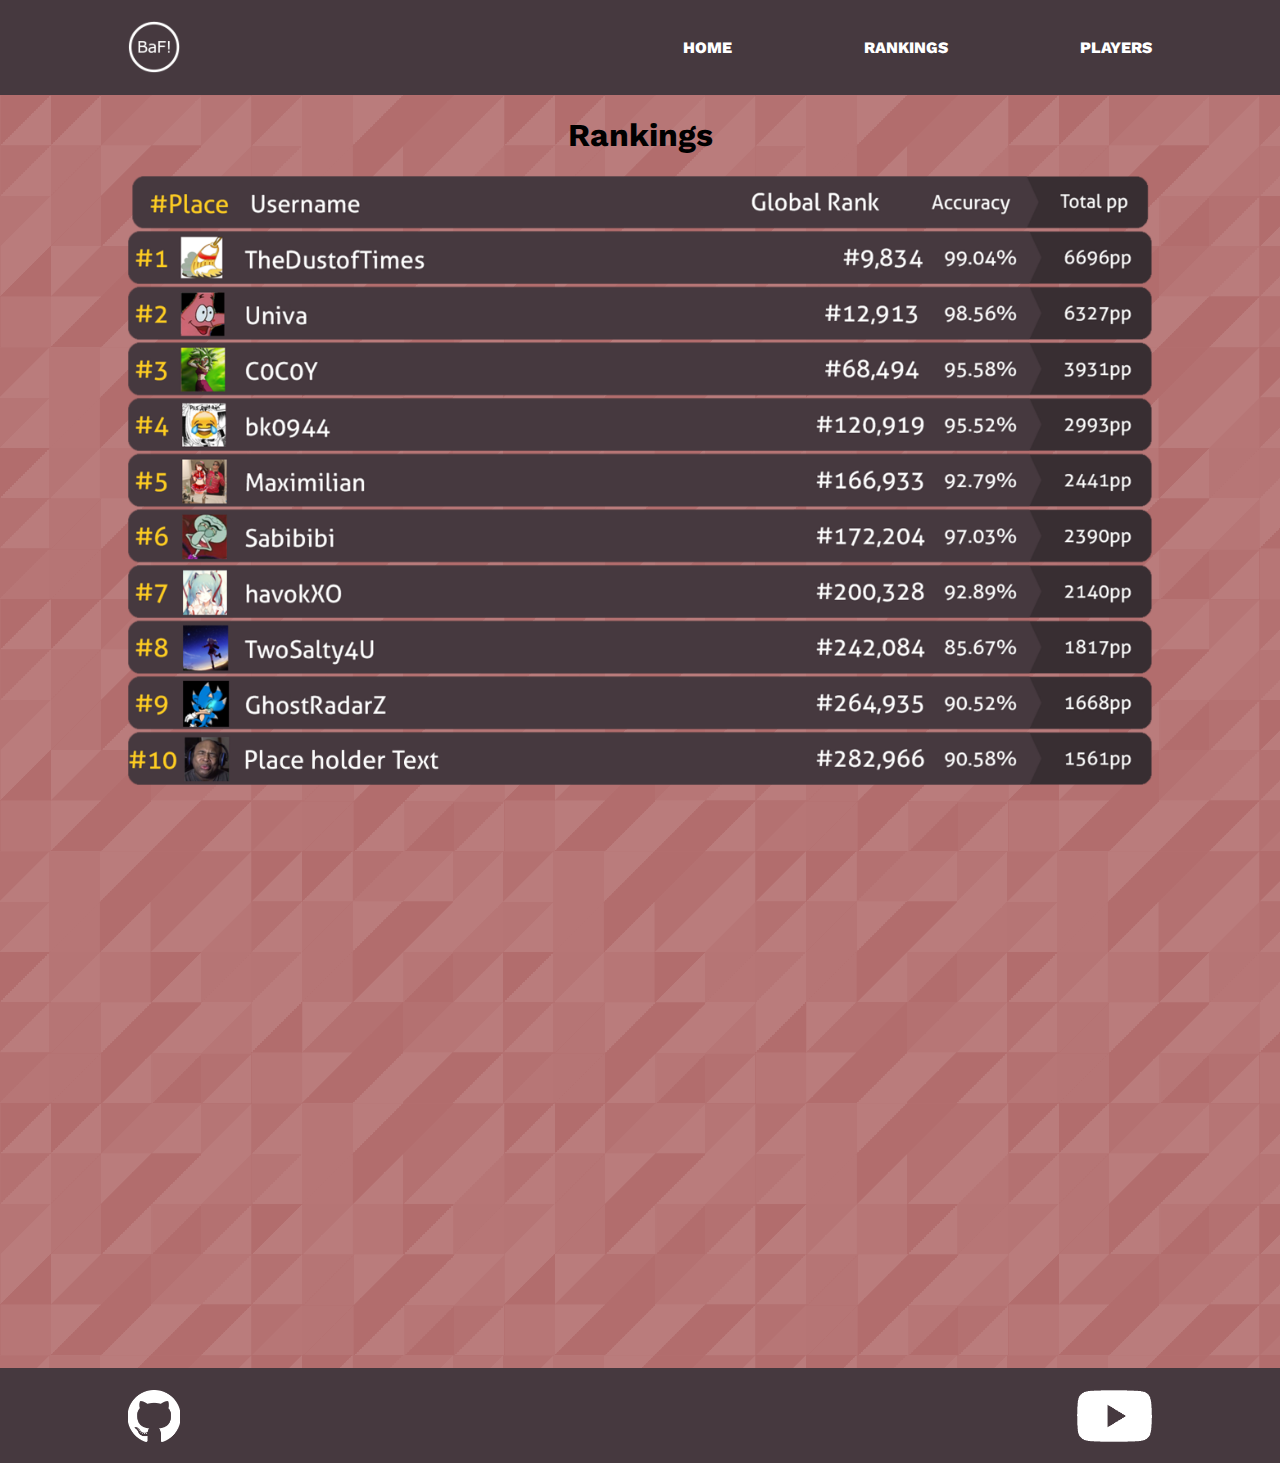
==== one.html @ d7a5b9a8 "Added Old Code" ====
<html lang="en">
  <head>
    <meta charset="utf-8" />
    <title>OSU BAf -Home</title>
    <link rel="stylesheet" type="text/css" href="webstyle.css">
  </head>
  <body>
    <header>
    <div class="container">
      <h1 class="logo"><a href="home.html"><img src="osubaf_b_w.png" height="52" width="52"></a></h1>

      <nav>
        <ul>
          <li><a href="home.html">Home</a></li>
          <li><a href="one.html">Rankings</a></li>
          <!--<li><a href="two.html">Competitions</a></li>-->
          <li><a href="two.html">Players</a></li>
        </ul>
      </nav>
      </div>
      </header>
  
   <div class = "home_rank">
    <h1  class = top>Rankings</h1>
    <div>
      <div>
        <img src="osu_rank_leaderboard_s.png" class="rank_leaderboard">
      </div>
    <iframe src="https://www.youtube.com/embed/Ia9FDw8F754 " frameborder="0" allowfullscreen class = "video">
    </iframe>
  </div>
    </div>
  
    <footer>
      <div class="container">
        <!--<h1 class="logo"><a href="home.html"><img src="osubaf_b_w.png" height="52" width="52"></a></h1>-->
        <h1 class="logo"><a href="https://github.com/GhostRadarZ"><img src="github.png" height="52" width="52"></a></h1>
        <h1 class="youtube"><a href="https://www.youtube.com/channel/UCjxMSumx0ano2FB1k4MtP0A"><img src="youtube.png" height="52" width="74.7"></a></h1>
        </div>
    </footer>
  </body>
</html>
---- webstyle.css ----
@import url('https://fonts.googleapis.com/css?family=Work+Sans:400,600');
body {
	margin: 0;
  background: #222;
  background-image: url(osu_triangles_g.png);
	font-family: 'Work Sans', sans-serif;
	font-weight: 800;
}

.container {
	width: 80%;
  margin: 0 auto;
}
.home_home {
  text-align: center;
}
.home_rank {
  background-image: url(osu_r.png);
  margin: 0 auto;
  text-align: center;
}
.home_players {
  background-image: url(osu_b.png);
  margin: 0 auto;
  text-align: center;
}

.video{
  position: relative;
 overflow: hidden;
 width: 60%;
 height: 60%;
 padding-bottom: 21.44px;
}

.top{
  margin-top: 0;
  padding-top: 21.44px;
}

.button {
  background-color: #4CAF50; /* Green */
  border: none;
  color: white;
  padding: 16px 32px;
  text-align: center;
  text-decoration: none;
  display: inline-block;
  font-size: 16px;
  margin: 4px 2px;
  transition-duration: 0.4s;
  cursor: pointer;
  margin-bottom: 21.44px;
  text-transform: uppercase;
}

.button2 {
  background-color: #46393f;
  color: white; 
  border: 2px solid #46393f;
}

.button2:hover {
  background-color: #695960;
  color: white;
  border: 2px solid #46393f;
}

.button3 {
  background-color: #46393f;
  color: white; 
  border: 2px solid #46393f;
}

.button3:hover {
  background-color: #695960;
  color: white;
  border: 2px solid #46393f;
}

.rank_leaderboard{
  width: 80%;
  height: auto;
  padding-bottom: 21.44px;
}

.section{
  width:100%; 
  height: 25%;
}

.pfpic{
  width:25%;
  float:left;
}

.bio{
  width:75%; 
  float:right;
}

.pfimage{
  text-align: right;
  height: 85%;
  width: auto;
}

.username{
  margin-bottom: 0px;
  margin-top: 0px;
}

.bio_text{
  margin-bottom: 0px;
  margin-top: 28px;
  text-align: left;
  padding-left: 20px;
  padding-right: 10px;
}

p{
  padding-left: 10vw;
  padding-right: 10vw;
}

h1{
  font-size: 32px;
}

header {
  background-color: #46393f;
  /*background-image: url(osu_triangles_t.png);*/
}

header::after {
  content: '';
  display: table;
  clear: both;
}


footer {
  background-color: #46393f;
  /*background-image: url(osu_triangles_t.png);*/
  text-align: justify;
}

footer::after {
  content: '';
  display: table;
  clear: both;
}



.logo {
  float: left;
  padding: 0px 0;
}

.youtube {
  float: right;
  padding: 0px 0;
}

.github {
  float: none;
  text-align: center;
  padding: 0px 0;
}


nav {
  float: right;
}

nav ul {
  margin: 0;
  padding: 0;
  list-style: none;
}

nav li {
  display: inline-block;
  margin-left: 10vw;
  padding-top: 38px;

  position: relative;
}

nav a {
  color: rgb(255, 255, 255);
  text-decoration: none;
  text-transform: uppercase;
  font-size: 16px;
}

nav a:hover {
  color: rgb(255, 255, 255);
}

nav a::before {
  content: '';
  display: block;
  height: 5px;
  background-color: rgb(255, 255, 255);

  position: absolute;
  top: 0;
  width: 0%;

  transition: all ease-in-out 250ms;
}

nav a:hover::before {
  width: 100%;
}
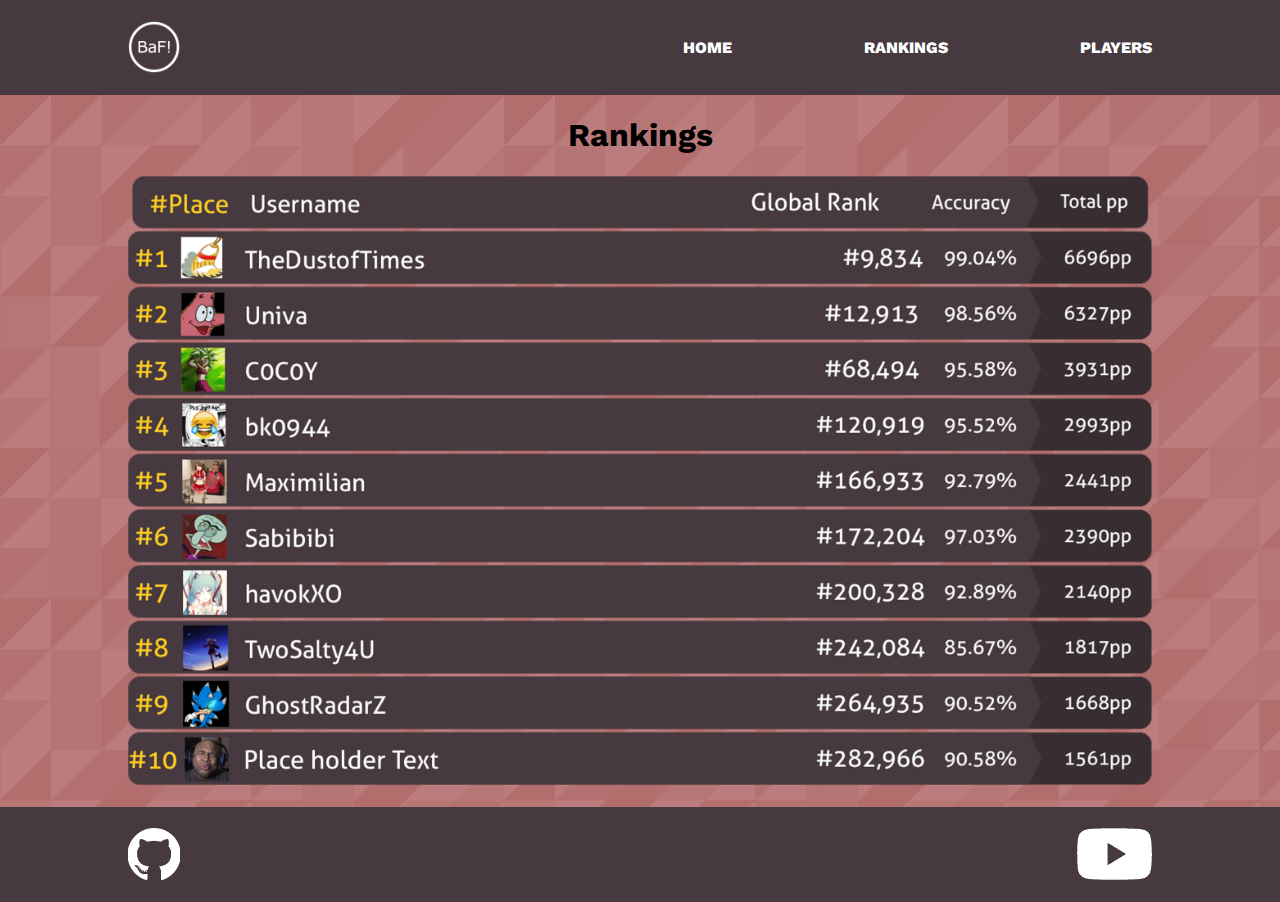
==== commit 0cda092b: "Update one.html" ====
--- a/one.html
+++ b/one.html
@@ -26,8 +26,9 @@
       <div>
         <img src="osu_rank_leaderboard_s.png" class="rank_leaderboard">
       </div>
-    <iframe src="https://www.youtube.com/embed/Ia9FDw8F754 " frameborder="0" allowfullscreen class = "video">
-    </iframe>
+
+      <div class="flourish-embed flourish-bar-chart-race" data-src="visualisation/1140384" data-url="https://public.flourish.studio/visualisation/1140384/embed"><script src="https://public.flourish.studio/resources/embed.js"></script></div>
+  
   </div>
     </div>
   
